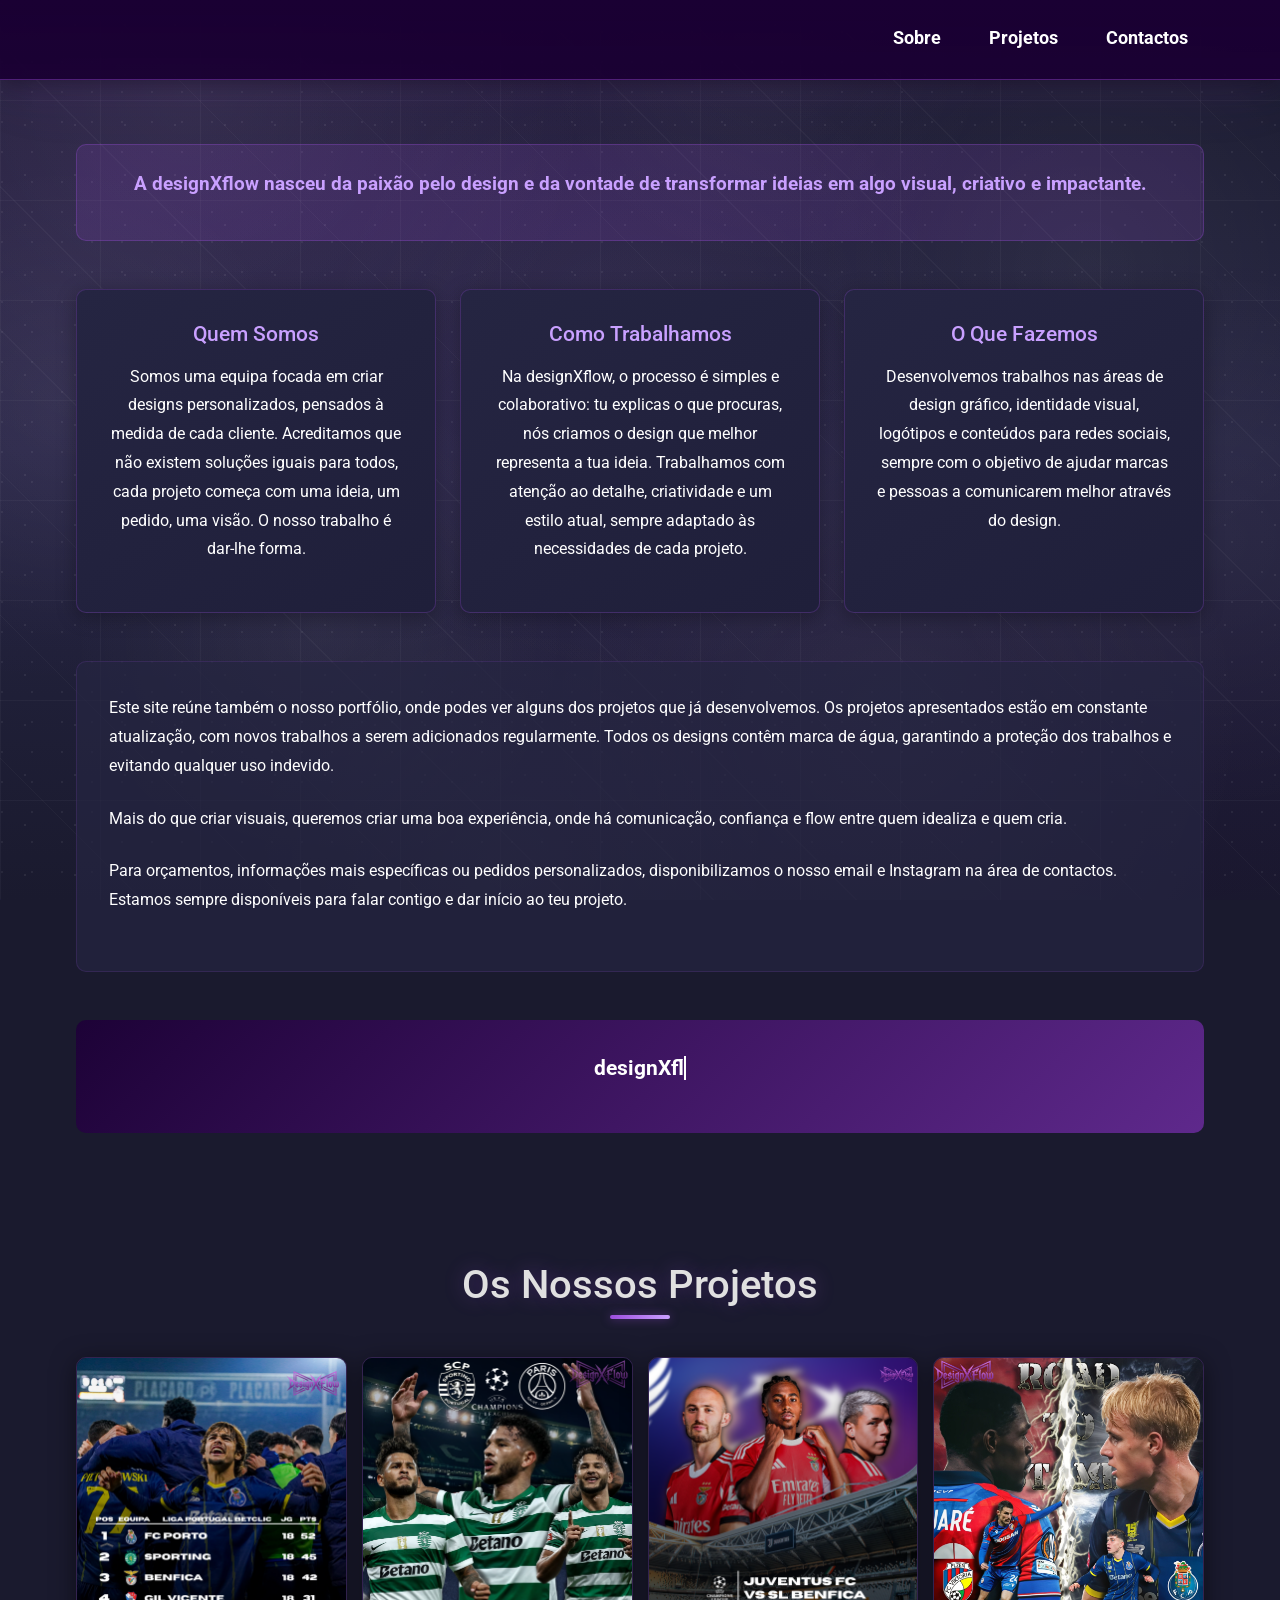
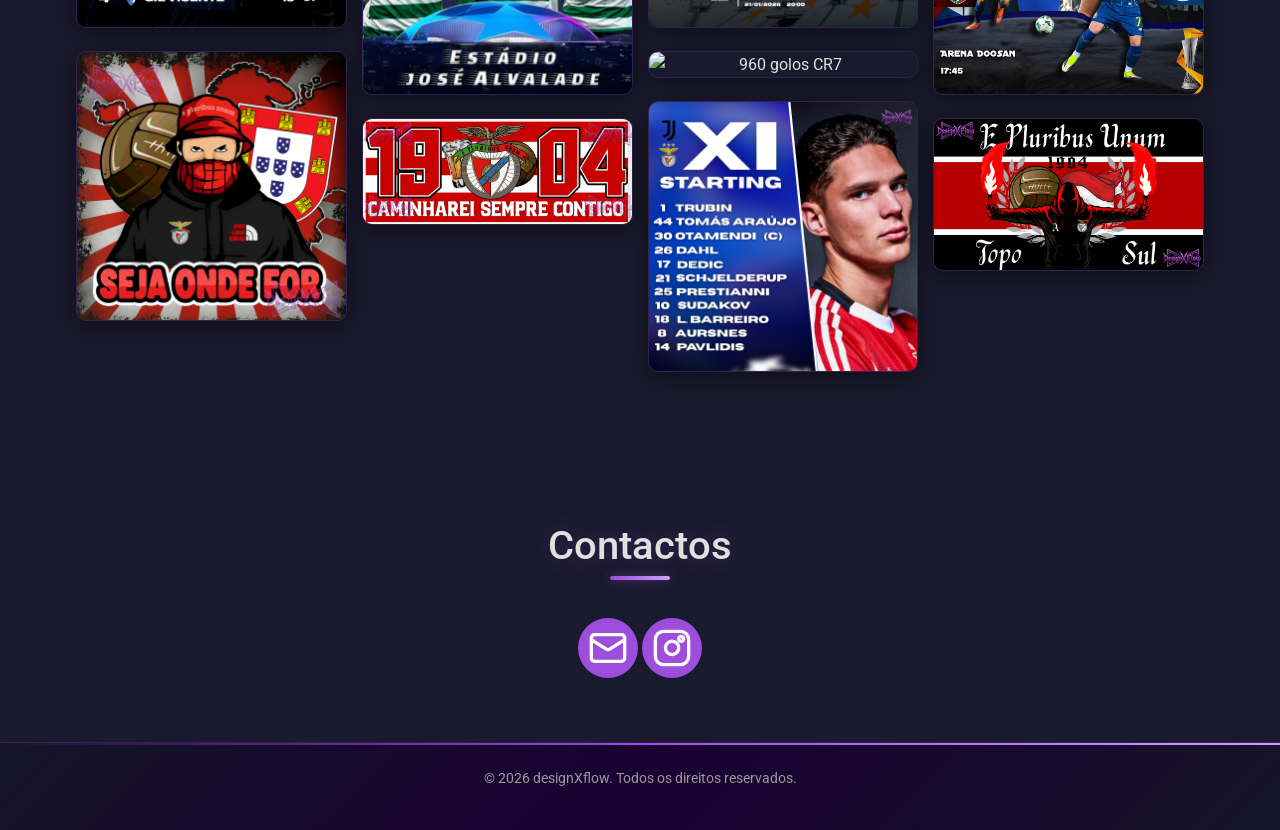
==== index.html @ ecd7cd78 "portofolio all the files and images" ====
<!DOCTYPE html>
<html lang="pt">

<head>
  <meta charset="UTF-8">
  <meta name="viewport" content="width=device-width, initial-scale=1.0">
  <title>Meu Portfólio</title>
  <!-- Bootstrap CSS -->
  <link href="https://cdn.jsdelivr.net/npm/bootstrap@5.3.3/dist/css/bootstrap.min.css" rel="stylesheet">
  <!-- Bootstrap Icons (opcional) -->
  <link href="https://cdn.jsdelivr.net/npm/bootstrap-icons@1.11.3/font/bootstrap-icons.min.css" rel="stylesheet">
  <!-- Google Fonts -->
  <link href="https://fonts.googleapis.com/css2?family=Roboto:wght@400;700&display=swap" rel="stylesheet">
  <!-- Custom CSS (depois do Bootstrap para sobrescrever) -->
  <link rel="stylesheet" href="style.css">
</head>

<body>

  <!-- Canvas para estrelas animadas -->
  <canvas id="starsCanvas"></canvas>

  <!-- Cabeçalho com logo e menu -->
  <header>
    <div class="container header-container">
      <div class="logo">
        <img src="images/LogoTransparente.png" alt="Logotipo da Marca">
      </div>
      <nav class="d-flex flex-wrap justify-content-center gap-2 gap-md-3">
        <a href="#about">Sobre</a>
        <a href="#portfolio">Projetos</a>
        <a href="#contact">Contactos</a>
      </nav>
    </div>
  </header>

  <!-- Sobre mim -->
  <section id="about">
    <div class="container">
      <div class="about-intro">
        <p>A designXflow nasceu da paixão pelo design e da
          vontade de transformar ideias em algo visual, criativo e impactante.</p>
      </div>

      <div class="row g-4 about-content">
        <div class="col-12 col-md-6 col-lg-4">
          <div class="about-card h-100">
            <h3>Quem Somos</h3>
            <p>Somos uma equipa focada em criar designs personalizados, pensados à medida de cada cliente.
              Acreditamos que não existem soluções iguais para todos, cada projeto começa com uma ideia, um
              pedido, uma visão. O nosso trabalho é dar-lhe forma.</p>
          </div>
        </div>

        <div class="col-12 col-md-6 col-lg-4">
          <div class="about-card h-100">
            <h3>Como Trabalhamos</h3>
            <p>Na designXflow, o processo é simples e colaborativo: tu explicas o que procuras,
              nós criamos o design que melhor representa a tua ideia. Trabalhamos com atenção ao detalhe,
              criatividade e um estilo atual, sempre adaptado às necessidades de cada projeto.</p>
          </div>
        </div>

        <div class="col-12 col-md-6 col-lg-4">
          <div class="about-card h-100">
            <h3>O Que Fazemos</h3>
            <p>Desenvolvemos trabalhos nas áreas de design gráfico, identidade visual, logótipos e
              conteúdos para redes sociais, sempre com o objetivo de ajudar marcas e pessoas a
              comunicarem melhor através do design.</p>
          </div>
        </div>
      </div>

      <div class="about-full">
        <p class="reveal-text">Este site reúne também o nosso portfólio, onde podes ver alguns dos projetos que já desenvolvemos.
          Os projetos apresentados estão em constante atualização, com novos trabalhos a serem adicionados
          regularmente. Todos os designs contêm marca de água, garantindo a proteção dos trabalhos e
          evitando qualquer uso indevido.</p>
        <p class="reveal-text">Mais do que criar visuais, queremos criar uma boa experiência, onde há comunicação, confiança e
          flow entre quem idealiza e quem cria.</p>
        <p class="reveal-text">Para orçamentos, informações mais específicas ou pedidos personalizados, disponibilizamos o
          nosso email e Instagram na área de contactos. Estamos sempre disponíveis para falar contigo e dar
          início ao teu projeto.</p>
      </div>

      <div class="about-tagline">
        <p><strong>designXflow - Ideias tuas. Design nosso.</strong></p>
      </div>
    </div>
  </section>

  <!-- Galeria de projetos -->
  <section id="portfolio">
    <div class="container">
      <h2>Os Nossos Projetos</h2>
      <div class="gallery-masonry">
        <div class="project-card">
          <img src="Images/ClassificaçãoAtual.png" alt="Classificação Liga Betclic 2026" class="gallery-img">
          <div class="overlay">
            <p>Classificação Liga Betclic 2026</p>
          </div>
        </div>
        <div class="project-card">
          <img src="Images/Sticker1.png" alt="Autocolante Sport Lisboa e Benfica" class="gallery-img">
          <div class="overlay">
            <p>Autocolante Sport <br> Lisboa e Benfica</p>
          </div>
        </div>
        <div class="project-card">
          <img src="Images/LuisSuarez1.png" alt="Sporting VS PSG" class="gallery-img">
          <div class="overlay">
            <p>Sporting VS PSG</p>
          </div>
        </div>
        <div class="project-card">
          <img src="Images/Sticker2.png" alt="Autocolante Sport Lisboa e Benfica" class="gallery-img">
          <div class="overlay">
            <p>Autocolante Sport <br> Lisboa e Benfica</p>
          </div>
        </div>
        <div class="project-card">
          <img src="Images/JuventusVSBenfica.png" alt="Matchday Juventus VS Benfica" class="gallery-img">
          <div class="overlay">
            <p>Matchday Juventus VS Benfica</p>
          </div>
        </div>
        <div class="project-card">
          <img src="Images/Ronaldo960.png" alt="960 golos CR7" class="gallery-img">
          <div class="overlay">
            <p>960 golos CR7</p>
          </div>
        </div>
        <div class="project-card">
          <img src="Images/XIbenfica.png" alt="XI Benfica VS Juventus" class="gallery-img">
          <div class="overlay">
            <p>XI Benfica VS Juventus</p>
          </div>
        </div>
        <div class="project-card">
          <img src="Images/PlznVsPorto.jpg" alt="Viktoria Plzeň VS FC Porto" class="gallery-img">
          <div class="overlay">
            <p>Viktoria Plzen VS FC Porto</p>
          </div>
        </div>
        <div class="project-card">
          <img src="Images/BandeiraTopoSul.png" alt="Design Para Bandeira Personalizada 
          á medida do cliente" class="gallery-img">
          <div class="overlay">
            <p>Design Para Bandeira Personalizada <br> á medida do cliente</p>
          </div>
        </div>
      </div>
    </div>
  </section>

  <!-- Modal para ampliação de imagens -->
  <div id="imageModal" class="modal">
    <span class="close">&times;</span>
    <img class="modal-content" id="modalImage">
  </div>

  <!-- Contato -->
  <section id="contact">
    <div class="container">
      <h2>Contactos</h2>
      <div class="contact-icons">
        <a href="mailto:designxflow@gmail.com" title="Email" class="icon-link">
          <svg width="40" height="40" viewBox="0 0 24 24" fill="none" stroke="currentColor" stroke-width="2"
            stroke-linecap="round" stroke-linejoin="round">
            <rect x="2" y="4" width="20" height="16" rx="2"></rect>
            <path d="m22 7-8.97 5.7a1.94 1.94 0 0 1-2.06 0L2 7"></path>
          </svg>
        </a>
        <a href="https://www.instagram.com/designx.flow/" target="_blank" title="Instagram" class="icon-link">
          <svg width="40" height="40" viewBox="0 0 24 24" fill="none" stroke="currentColor" stroke-width="2"
            stroke-linecap="round" stroke-linejoin="round">
            <rect x="2" y="2" width="20" height="20" rx="5" ry="5"></rect>
            <path d="M16 11.37A4 4 0 1 1 12.63 8 4 4 0 0 1 16 11.37"></path>
            <circle cx="17.5" cy="6.5" r="1.5"></circle>
          </svg>
        </a>
      </div>
    </div>
  </section>

  <!-- Rodapé -->
  <footer>
    <p>© 2026 designXflow. Todos os direitos reservados.</p>
  </footer>

  <!-- 
       SCRIPTS JAVASCRIPT
       Todo o código que torna o site interativo
       DOMContentLoaded = espera a página carregar antes de executar
      -->
  <script>
    document.addEventListener('DOMContentLoaded', function () {
      
      /* 
         ANIMAÇÕES DE SCROLL (Intersection Observer)
         
         O Intersection Observer "observa" elementos e detecta
         quando eles entram ou saem da área visível do ecrã.
         Quando um elemento entra na vista, adicionamos a classe
         'animated' que ativa a animação CSS.
         */
      
      // Configurações do Observer:
      const observerOptions = {
        threshold: 0.1,                   // 0.1 = ativa quando 10% do elemento está visível
        rootMargin: '0px 0px -50px 0px'   // Margem de ativação (ativa 50px antes do fundo)
      };

      // Criar o Observer - esta função é chamada sempre que um elemento entra/sai da vista
      const observer = new IntersectionObserver((entries) => {
        entries.forEach(entry => {
          // entry.isIntersecting = true quando o elemento está visível
          if (entry.isIntersecting) {
            // Adicionar classe 'animated' ao elemento (ativa a animação CSS)
            entry.target.classList.add('animated');
            
            // Se o elemento tiver filhos com classe 'stagger-child',
            // animá-los um a um com delay de 100ms entre cada
            const children = entry.target.querySelectorAll('.stagger-child');
            children.forEach((child, index) => {
              setTimeout(() => {
                child.classList.add('animated');
              }, index * 100);            // index * 100ms = 0ms, 100ms, 200ms, etc.
            });
          }
        });
      }, observerOptions);

      // Selecionar todos os elementos que queremos animar e adicioná-los ao Observer
      document.querySelectorAll('.about-intro, .about-card, .about-full, .about-tagline, .project-card, .contact-icons, section h2').forEach(el => {
        el.classList.add('animate-on-scroll');  // Adiciona classe inicial (elemento invisível)
        observer.observe(el);                    // Começa a "observar" este elemento
      });

      /* ANIMAÇÃO STAGGERED (em cascata)
         Cada card aparece com um pequeno delay em relação ao anterior
         Cria um efeito de "onda" quando os elementos aparecem */
      document.querySelectorAll('.project-card').forEach((card, index) => {
        card.style.transitionDelay = `${index * 0.1}s`;  // 0s, 0.1s, 0.2s, 0.3s...
      });

      document.querySelectorAll('.about-card').forEach((card, index) => {
        card.style.transitionDelay = `${index * 0.15}s`; // 0s, 0.15s, 0.3s...
      });

      /* 
         EFEITO PARALLAX NO SCROLL
         
         Parallax = o fundo move-se a uma velocidade diferente do conteúdo
         Cria uma sensação de profundidade 3D
         
         requestAnimationFrame = otimiza performance,
         só atualiza quando o browser está pronto para desenhar
         */
      let ticking = false;                // Flag para evitar demasiadas atualizações
      window.addEventListener('scroll', function() {
        if (!ticking) {
          window.requestAnimationFrame(function() {
            const scrolled = window.pageYOffset;          // Quantos pixels já fizemos scroll
            const parallaxElements = document.querySelectorAll('.about-tagline');
            parallaxElements.forEach(el => {
              const rate = 0.1;                           // Velocidade do parallax (0.1 = lento)
              el.style.backgroundPosition = `${scrolled * rate}% 50%`;  // Move o fundo
            });
            ticking = false;
          });
          ticking = true;
        }
      });

      // Efeito de digitação na tagline
      const tagline = document.querySelector('.about-tagline p strong');
      if (tagline) {
        const text = tagline.textContent;
        tagline.textContent = '';
        tagline.style.borderRight = '2px solid white';
        let i = 0;
        const typeWriter = () => {
          if (i < text.length) {
            tagline.textContent += text.charAt(i);
            i++;
            setTimeout(typeWriter, 50);
          } else {
            setTimeout(() => {
              tagline.style.borderRight = 'none';
            }, 500);
          }
        };
        
        // Observer para iniciar quando visível
        const taglineObserver = new IntersectionObserver((entries) => {
          entries.forEach(entry => {
            if (entry.isIntersecting && tagline.textContent === '') {
              typeWriter();
              taglineObserver.unobserve(entry.target);
            }
          });
        }, { threshold: 0.5 });
        taglineObserver.observe(tagline.closest('.about-tagline'));
      }

      /* 
         ANIMAÇÃO DE REVELAR TEXTO (About Full)
         
         Os parágrafos do about-full aparecem um a um
         à medida que fazemos scroll até eles
         */
      const revealTexts = document.querySelectorAll('.reveal-text');
      
      const revealObserver = new IntersectionObserver((entries) => {
        entries.forEach((entry, index) => {
          if (entry.isIntersecting) {
            // Delay em cascata: cada parágrafo aparece 200ms depois do anterior
            setTimeout(() => {
              entry.target.classList.add('revealed');  // Ativa animação de aparecer
            }, index * 200);
          }
        });
      }, { 
        threshold: 0.2,                   // Ativa quando 20% está visível
        rootMargin: '0px 0px -50px 0px'   // Ativa 50px antes de chegar ao fundo
      });

      // Começar a observar cada parágrafo
      revealTexts.forEach(text => {
        revealObserver.observe(text);
      });

      /* 
         SCROLL SUAVE PARA NAVEGAÇÃO
         
         Quando clicamos num link do menu (Sobre, Projetos, Contactos),
         a página faz scroll suave até essa secção em vez de saltar
        */
      document.querySelectorAll('header nav a').forEach(anchor => {
        anchor.addEventListener('click', function (e) {
          e.preventDefault();             // Impede o comportamento normal do link
          const target = document.querySelector(this.getAttribute('href'));  // Encontra a secção
          const offset = 200;             // Distância do topo (para não ficar escondido pelo header)
          const targetPosition = target.getBoundingClientRect().top + window.pageYOffset - offset;
          window.scrollTo({ top: targetPosition, behavior: 'smooth' });  // Scroll suave
        });
      });

      /* 
         PROTEÇÃO DE IMAGENS
         
         Impede que as pessoas copiem ou guardem as imagens:
         - contextmenu = clique direito do rato
         - dragstart = arrastar a imagem
         */
      document.querySelectorAll('.gallery-img').forEach(img => {
        img.addEventListener('contextmenu', function (e) {
          e.preventDefault();             // Bloqueia menu do clique direito
          return false;
        });

        img.addEventListener('dragstart', function (e) {
          e.preventDefault();             // Bloqueia arrastar
          return false;
        });
      });

      // Mesma proteção para o logo
      const logoImg = document.querySelector('.logo img');
      if (logoImg) {
        logoImg.addEventListener('contextmenu', function (e) {
          e.preventDefault();
          return false;
        });

        logoImg.addEventListener('dragstart', function (e) {
          e.preventDefault();
          return false;
        });
      }

      // Modal para ampliação de imagens
      const modal = document.getElementById('imageModal');
      const modalImg = document.getElementById('modalImage');
      const closeBtn = document.querySelector('.close');

      const openModal = (imgSrc) => {
        modal.style.display = 'block';
        // Forçar reflow para iniciar animação
        modal.offsetHeight;
        setTimeout(() => {
          modal.classList.add('active');
        }, 10);
        modalImg.src = imgSrc;
      };

      const closeModal = () => {
        modal.classList.remove('active');
        setTimeout(() => {
          modal.style.display = 'none';
        }, 400);
      };

      if (modal && modalImg && closeBtn) {
        // Adicionar listener aos project-cards
        document.querySelectorAll('.project-card').forEach(card => {
          card.addEventListener('click', function (e) {
            const img = this.querySelector('.gallery-img');
            if (img) {
              openModal(img.src);
            }
          });
        });

        // Desabilitar click direito e operações de cópia na imagem
        modalImg.addEventListener('contextmenu', function (e) {
          e.preventDefault();
          return false;
        });

        modalImg.addEventListener('drag', function (e) {
          e.preventDefault();
          return false;
        });

        modalImg.addEventListener('dragstart', function (e) {
          e.preventDefault();
          return false;
        });

        // Desabilitar seleção na imagem
        modalImg.addEventListener('selectstart', function (e) {
          e.preventDefault();
          return false;
        });

        closeBtn.addEventListener('click', closeModal);

        modal.addEventListener('click', function (e) {
          if (e.target === modal) {
            closeModal();
          }
        });

        // Fechar com ESC
        document.addEventListener('keydown', function (e) {
          if (e.key === 'Escape') {
            closeModal();
          }
        });
      }

      /* EFEITO HOVER NOS ÍCONES DE CONTACTO */
      document.querySelectorAll('.icon-link').forEach(icon => {
        icon.addEventListener('mouseenter', function() {
          this.style.animation = 'pulse 0.5s ease';
        });
        icon.addEventListener('mouseleave', function() {
          this.style.animation = '';
        });
      });

      /* 
         ESTRELAS ANIMADAS NO FUNDO (Canvas)
         
         Usa o elemento <canvas> para desenhar estrelas
         que se movem e conectam entre si.
         
         Canvas = área de desenho onde podemos desenhar
         formas, linhas, imagens, etc. com JavaScript
          */
      const canvas = document.getElementById('starsCanvas');
      const ctx = canvas.getContext('2d');  // Contexto 2D para desenhar
      
      // Função para ajustar o tamanho do canvas ao tamanho da janela
      function resizeCanvas() {
        canvas.width = window.innerWidth;
        canvas.height = window.innerHeight;
      }
      resizeCanvas();
      window.addEventListener('resize', resizeCanvas);  // Reajustar quando a janela muda de tamanho

      // Array para guardar todas as estrelas
      const stars = [];
      const numStars = 80;  // Número total de estrelas

      // Criar 80 estrelas com propriedades aleatórias
      for (let i = 0; i < numStars; i++) {
        stars.push({
          x: Math.random() * canvas.width,       // Posição X aleatória
          y: Math.random() * canvas.height,      // Posição Y aleatória
          size: Math.random() * 2 + 0.5,         // Tamanho entre 0.5 e 2.5 pixels
          speedX: (Math.random() - 0.5) * 0.3,   // Velocidade horizontal (-0.15 a 0.15)
          speedY: (Math.random() - 0.5) * 0.3,   // Velocidade vertical (-0.15 a 0.15)
          opacity: Math.random() * 0.5 + 0.2,    // Opacidade entre 0.2 e 0.7
          pulse: Math.random() * Math.PI * 2     // Fase inicial do efeito pulsar
        });
      }

      // Função principal de desenho - chamada ~60 vezes por segundo
      function drawStars() {
        // Limpar o canvas antes de redesenhar
        ctx.clearRect(0, 0, canvas.width, canvas.height);
        
        // Desenhar cada estrela
        stars.forEach(star => {
          // EFEITO PULSAR - a opacidade varia com o tempo (usando seno)
          star.pulse += 0.02;
          const currentOpacity = star.opacity + Math.sin(star.pulse) * 0.15;
          
          // Desenhar o centro da estrela (círculo pequeno, mais brilhante)
          ctx.beginPath();
          ctx.arc(star.x, star.y, star.size, 0, Math.PI * 2);  // Círculo
          ctx.fillStyle = `rgba(201, 160, 255, ${currentOpacity})`;  // Roxo claro
          ctx.fill();
          
          // Desenhar o brilho à volta (círculo maior, mais transparente)
          ctx.beginPath();
          ctx.arc(star.x, star.y, star.size * 2, 0, Math.PI * 2);
          ctx.fillStyle = `rgba(157, 78, 221, ${currentOpacity * 0.3})`;  // Roxo
          ctx.fill();
          
          // Mover a estrela (adicionar velocidade à posição)
          star.x += star.speedX;
          star.y += star.speedY;
          
          // WRAP AROUND - quando sai de um lado, aparece no outro
          if (star.x < 0) star.x = canvas.width;
          if (star.x > canvas.width) star.x = 0;
          if (star.y < 0) star.y = canvas.height;
          if (star.y > canvas.height) star.y = 0;
        });
        
        // Desenhar linhas entre estrelas próximas (tipo constelação)
        for (let i = 0; i < stars.length; i++) {
          for (let j = i + 1; j < stars.length; j++) {
            // Calcular distância entre duas estrelas (teorema de Pitágoras)
            const dx = stars[i].x - stars[j].x;
            const dy = stars[i].y - stars[j].y;
            const distance = Math.sqrt(dx * dx + dy * dy);
            
            // Se estiverem a menos de 120px de distância, desenhar linha
            if (distance < 120) {
              ctx.beginPath();
              ctx.moveTo(stars[i].x, stars[i].y);  // Ponto inicial
              ctx.lineTo(stars[j].x, stars[j].y);  // Ponto final
              // Opacidade da linha diminui com a distância
              ctx.strokeStyle = `rgba(157, 78, 221, ${0.15 * (1 - distance / 120)})`;
              ctx.lineWidth = 0.5;
              ctx.stroke();
            }
          }
        }
        
        // Chamar esta função novamente no próximo frame (cria o loop de animação)
        requestAnimationFrame(drawStars);
      }
      
      // Iniciar a animação
      drawStars();

    });
  </script>
</body>

</html>
---- style.css ----
/* 
   RESET BÁSICO
   Remove margens e paddings padrão do browser
   box-sizing: border-box faz com que padding e border
   sejam incluídos no tamanho total do elemento
   */
* {
    margin: 0;
    padding: 0;
    box-sizing: border-box;
}

/* 
   ESTILOS PRINCIPAIS DO BODY
   Define a aparência geral do site:
   - Fonte Roboto do Google Fonts
   - Cor do texto em cinza claro (#e0e0e0)
   - Fundo escuro azulado (#1a1a2e)
   */ 
body {
    font-family: 'Roboto', sans-serif;
    line-height: 1.6;                    /* Espaçamento entre linhas de texto */
    color: #e0e0e0;                      /* Cor principal do texto */
    background-color: #1a1a2e;           /* Cor de fundo base (azul escuro) */
    
    /* CAMADAS DE FUNDO (empilhadas da frente para trás):
       Cada gradient cria um efeito visual diferente */
    background-image: 
        /* SOMBRAS BRANCAS - Manchas de luz espalhadas pelo fundo
           Formato: radial-gradient(tamanho at posição, cor início, cor fim)
           - ellipse 800px = tamanho da mancha
           - at 15% 10% = posição (15% da esquerda, 10% do topo)
           - rgba(255,255,255,0.06) = branco com 6% de opacidade */
        radial-gradient(ellipse 800px 800px at 15% 10%, rgba(255, 255, 255, 0.06) 0%, transparent 50%),
        radial-gradient(ellipse 600px 600px at 85% 30%, rgba(255, 255, 255, 0.05) 0%, transparent 50%),
        radial-gradient(ellipse 700px 700px at 70% 80%, rgba(255, 255, 255, 0.055) 0%, transparent 50%),
        radial-gradient(ellipse 500px 500px at 25% 70%, rgba(255, 255, 255, 0.05) 0%, transparent 50%),
        radial-gradient(ellipse 650px 650px at 50% 40%, rgba(255, 255, 255, 0.04) 0%, transparent 50%),
        radial-gradient(ellipse 550px 550px at 95% 60%, rgba(255, 255, 255, 0.045) 0%, transparent 50%),
        radial-gradient(ellipse 480px 480px at 5% 45%, rgba(255, 255, 255, 0.05) 0%, transparent 50%),
        radial-gradient(ellipse 520px 520px at 40% 95%, rgba(255, 255, 255, 0.045) 0%, transparent 50%),
        radial-gradient(ellipse 450px 450px at 60% 5%, rgba(255, 255, 255, 0.04) 0%, transparent 50%),
        
        /* TEXTURA DE PONTOS - Cria um padrão de pequenos pontos brancos
           Repete-se a cada 30px (definido no background-size) */
        radial-gradient(circle at 2px 2px, rgba(255, 255, 255, 0.06) 1px, transparent 1px),
        
        /* LINHAS DIAGONAIS - Linhas finas a 45 graus
           repeating-linear-gradient repete o padrão infinitamente */
        repeating-linear-gradient(
            45deg,
            transparent,
            transparent 100px,
            rgba(255, 255, 255, 0.03) 100px,
            rgba(255, 255, 255, 0.03) 101px
        ),
        
        /* GRADIENTES ROXOS - Dão o tom de cor ao fundo
           #9d4edd = roxo principal da marca */
        radial-gradient(ellipse at 10% 20%, rgba(157, 78, 221, 0.1) 0%, transparent 50%),
        radial-gradient(ellipse at 90% 80%, rgba(26, 0, 51, 0.15) 0%, transparent 50%),
        radial-gradient(circle at 50% 50%, rgba(157, 78, 221, 0.05) 0%, transparent 70%),
        
        /* GRADIENTE BASE - Dá profundidade ao fundo (mais claro no meio) */
        linear-gradient(180deg, #1a1a2e 0%, #252542 50%, #1a1a2e 100%);
    
    /* Define o tamanho de cada camada de fundo (na mesma ordem) */
    background-size: auto, auto, auto, auto, auto, auto, auto, auto, auto, 30px 30px, auto, auto, auto, auto, auto;
    background-attachment: fixed;        /* Fundo fica fixo ao fazer scroll */
    overflow-x: hidden;                  /* Esconde scroll horizontal */
    min-height: 100vh;                   /* Altura mínima = altura do ecrã */
    position: relative;                  /* Necessário para posicionar elementos filhos */
}

/*
   OVERLAY DE TEXTURA (CAMADA POR CIMA DO FUNDO)
   ::before cria um elemento invisível que fica
   por cima do fundo mas por baixo do conteúdo
  */
body::before {
    content: '';                         /* Necessário para o ::before aparecer */
    position: fixed;                     /* Fica fixo no ecrã (não mexe com scroll) */
    top: 0;
    left: 0;
    width: 100%;
    height: 100%;
    background-image: 
        /* GRID DE PONTOS - Pequenos pontos brancos espaçados 50px */
        radial-gradient(circle, rgba(255, 255, 255, 0.07) 1px, transparent 1px),
        
        /* LINHAS DE GRELHA - Linhas horizontais e verticais
           Criam um efeito de grelha subtil espaçada 100px */
        linear-gradient(rgba(255, 255, 255, 0.04) 1px, transparent 1px),      /* Linhas horizontais */
        linear-gradient(90deg, rgba(255, 255, 255, 0.04) 1px, transparent 1px); /* Linhas verticais (90deg) */
    background-size: 50px 50px, 100px 100px, 100px 100px;
    pointer-events: none;                /* Permite clicar através desta camada */
    z-index: 0;                          /* Fica atrás do conteúdo */
}

/* 
   CANVAS DE ESTRELAS ANIMADAS
   Elemento HTML <canvas> usado pelo JavaScript
   para desenhar as estrelas em movimento
   */
#starsCanvas {
    position: fixed;                     /* Fica fixo no ecrã */
    top: 0;
    left: 0;
    width: 100%;
    height: 100%;
    pointer-events: none;                /* Permite clicar através do canvas */
    z-index: 0;                          /* Fica atrás do conteúdo */
}

/*
   Z-INDEX - ORDEM DAS CAMADAS
   z-index: 1 garante que o conteúdo (header, secções, footer)
   fica ACIMA das texturas de fundo (z-index: 0)
   */
header, section, footer {
    position: relative;                  /* Necessário para z-index funcionar */
    z-index: 1;
}

/* Animações base */
@keyframes fadeInUp {
    from {
        opacity: 0;
        transform: translateY(40px);
    }
    to {
        opacity: 1;
        transform: translateY(0);
    }
}

@keyframes pulse {
    0%, 100% {
        transform: scale(1);
    }
    50% {
        transform: scale(1.05);
    }
}

@keyframes shimmer {
    0% {
        background-position: -200% center;
    }
    100% {
        background-position: 200% center;
    }
}

/* Classes de animação */
.animate-on-scroll {
    opacity: 0;
    transform: translateY(40px);
    transition: opacity 0.8s ease, transform 0.8s ease;
}

.animate-on-scroll.animated {
    opacity: 1;
    transform: translateY(0);
}

/* Cabeçalho */
header {
    background: linear-gradient(180deg, #1a0033 0%, rgba(26, 0, 51, 0.95) 100%);
    color: #ffffff;
    position: sticky;
    top: 0;
    z-index: 100;
    height: 80px;
    overflow: visible;
    border-bottom: 1px solid rgba(157, 78, 221, 0.4);
    box-shadow: 
        0 4px 20px rgba(0, 0, 0, 0.4),
        0 0 40px rgba(157, 78, 221, 0.15),
        0 0 80px rgba(157, 78, 221, 0.08);
}

.header-container {
    display: flex;
    justify-content: space-between;
    align-items: center;
    width: 90%;
    height: auto;
    max-width: 1200px;
    position: relative;
    margin: auto;
}

.logo {
    margin-left: 2rem;
    display: flex;
    align-items: center;
    justify-content: center;
}

header nav a {
    color: #fff;
    margin-left: 1rem;
    text-decoration: none;
    font-weight: bold;
    transition: all 0.3s ease;
    font-size: clamp(1rem, 1.4vw, 1.3rem);
    padding: 0.5rem 1rem;
    border-radius: 5px;
    display: inline-flex;
    align-items: center;
    margin-top: 1rem;
    position: relative;
    overflow: hidden;
}

header nav a::before {
    content: '';
    position: absolute;
    bottom: 0;
    left: 50%;
    width: 0;
    height: 2px;
    background: #9d4edd;
    transition: all 0.3s ease;
    transform: translateX(-50%);
}

header nav a:hover {
    color: #9d4edd;
    transform: translateY(-2px);
}

header nav a:hover::before {
    width: 80%;
}

.logo img {
    height: 260px;
    width: auto;      /* mantém proporção */
    display: block;
    position: absolute;      /* tira do fluxo para não aumentar o header */
    top: -90px;              /* ajusta verticalmente para centralizar */
    pointer-events: none;    /* permite cliques através do logo */
    user-select: none;
    -webkit-user-drag: none;
    -webkit-user-select: none;
    -moz-user-select: none;
    -ms-user-select: none;
    -webkit-touch-callout: none;
}

/* Responsividade com Bootstrap - o Bootstrap cuida via classes no HTML */

header nav a {
    margin-left: 0;
}

/* Seções */
section {
    padding: 4rem 0;
    text-align: center;
}

section h2 {
    font-size: 2.5rem;
    color: #e0e0e0;
    margin-bottom: 1rem;
    position: relative;
    display: inline-block;
    text-shadow: 0 0 20px rgba(157, 78, 221, 0.3);
}

section h2::after {
    content: '';
    position: absolute;
    bottom: -10px;
    left: 50%;
    transform: translateX(-50%);
    width: 60px;
    height: 4px;
    background: linear-gradient(90deg, #9d4edd, #c9a0ff);
    border-radius: 2px;
    box-shadow: 0 0 10px rgba(157, 78, 221, 0.5);
}

#about {
    margin-top: 0;
}

#about h2 {
    display: none;
}

.container {
    width: 90%;
    max-width: 1200px;
    margin: auto;
}

/* Sobre */
.about-intro {
    font-size: 1.2rem;
    color: #c9a0ff;
    font-weight: bold;
    margin-bottom: 3rem;
    padding: 1.5rem;
    background: rgba(157, 78, 221, 0.15);
    border: 1px solid rgba(157, 78, 221, 0.3);
    border-radius: 10px;
    position: relative;
    overflow: hidden;
}

.about-intro::before {
    content: '';
    position: absolute;
    top: 0;
    left: -100%;
    width: 100%;
    height: 100%;
    background: linear-gradient(90deg, transparent, rgba(157, 78, 221, 0.3), transparent);
    animation: shimmer 3s infinite;
}

/* Sobre - Bootstrap grid cuida da responsividade */
.about-content {
    margin-bottom: 3rem;
}

.about-card {
    background: linear-gradient(145deg, #252542 0%, #1f1f3a 100%);
    padding: 2rem;
    border-radius: 10px;
    box-shadow: 0 4px 20px rgba(0, 0, 0, 0.3);
    border: 1px solid rgba(157, 78, 221, 0.25);
    transition: all 0.4s cubic-bezier(0.175, 0.885, 0.32, 1.275);
    position: relative;
    overflow: hidden;
}

.about-card::after {
    content: '';
    position: absolute;
    top: 0;
    left: 0;
    width: 100%;
    height: 4px;
    background: linear-gradient(90deg, #9d4edd, #c9a0ff);
    transform: scaleX(0);
    transform-origin: left;
    transition: transform 0.4s ease;
}

.about-card:hover {
    transform: translateY(-10px) scale(1.02);
    box-shadow: 0 20px 50px rgba(157, 78, 221, 0.4);
    border-color: rgba(157, 78, 221, 0.5);
}

.about-card:hover::after {
    transform: scaleX(1);
}

.about-card h3 {
    color: #c9a0ff;
    margin-bottom: 1rem;
    font-size: 1.3rem;
}

.about-card p {
    color: #ffffff;
    line-height: 1.8;
}

.about-full {
    text-align: left;
    margin-bottom: 2rem;
    padding: 2rem;
    background: rgba(37, 37, 66, 0.7);
    border-radius: 10px;
    border: 1px solid rgba(157, 78, 221, 0.15);
}

.about-full p {
    margin-bottom: 1.5rem;
    line-height: 1.8;
    color: #ffffff;
}

/* Animação de revelar texto no scroll */
.reveal-text {
    opacity: 0;
    transform: translateY(30px);
    transition: opacity 0.8s ease, transform 0.8s ease;
}

.reveal-text.revealed {
    opacity: 1;
    transform: translateY(0);
}

.about-tagline {
    margin-top: 3rem;
    padding: 2rem;
    background: linear-gradient(135deg, #1a0033 0%, #9d4edd 100%);
    background-size: 200% 200%;
    color: white;
    border-radius: 10px;
    font-size: 1.3rem;
    position: relative;
    overflow: hidden;
    animation: gradientShift 4s ease infinite;
}

@keyframes gradientShift {
    0%, 100% {
        background-position: 0% 50%;
    }
    50% {
        background-position: 100% 50%;
    }
}

.about-tagline:hover {
    transform: scale(1.02);
    box-shadow: 0 10px 30px rgba(157, 78, 221, 0.4);
    transition: all 0.3s ease;
}

/* Galeria de projetos - Layout Masonry */
.gallery-masonry {
    margin-top: 2rem;
    column-count: 4;
    column-gap: 15px;
}

.gallery-masonry .project-card {
    break-inside: avoid;
    margin-bottom: 15px;
    display: inline-block;
    width: 100%;
}

/* Responsividade do masonry */
@media (max-width: 1200px) {
    .gallery-masonry {
        column-count: 3;
    }
}

@media (max-width: 768px) {
    .gallery-masonry {
        column-count: 2;
        column-gap: 10px;
    }
    .gallery-masonry .project-card {
        margin-bottom: 10px;
    }
}

@media (max-width: 480px) {
    .gallery-masonry {
        column-count: 2;
        column-gap: 8px;
    }
    .gallery-masonry .project-card {
        margin-bottom: 8px;
    }
}

.project-card {
    position: relative;
    width: 100%;
    overflow: hidden;
    border-radius: 10px;
    cursor: pointer;
    display: flex;
    flex-direction: column;
    box-shadow: 0 5px 25px rgba(0, 0, 0, 0.5);
    border: 1px solid rgba(157, 78, 221, 0.2);
    transition: all 0.4s cubic-bezier(0.175, 0.885, 0.32, 1.275);
}

.project-card:hover {
    transform: translateY(-15px) rotateX(5deg);
    box-shadow: 0 25px 50px rgba(157, 78, 221, 0.5);
    border-color: rgba(157, 78, 221, 0.5);
}

.project-card img {
    width: 100%;
    height: auto;
    display: block;
    transition: transform 0.5s ease;
    user-select: none;
    -webkit-user-drag: none;
    -webkit-user-select: none;
    -moz-user-select: none;
    -ms-user-select: none;
    -webkit-touch-callout: none;
    pointer-events: auto;
}

.project-card:hover img {
    transform: scale(1.15);
}

.project-card .overlay {
    position: absolute;
    top: 0;
    left: 0;
    height: 100%;
    width: 100%;
    background: rgba(0, 0, 0, 0.6);
    color: #fff;
    opacity: 0;
    display: flex;
    align-items: center;
    justify-content: center;
    transition: all 0.4s ease;
    pointer-events: none;
}

.project-card .overlay p {
    transform: translateY(20px);
    transition: transform 0.4s ease;
    font-weight: bold;
    text-shadow: 0 2px 10px rgba(0, 0, 0, 0.3);
}

.project-card:hover .overlay {
    opacity: 1;
}

.project-card:hover .overlay p {
    transform: translateY(0);
}

/* Contato - Bootstrap flexbox cuida da responsividade */
.contact-icons {
    margin-top: 2rem;
}

.icon-link {
    display: inline-flex;
    align-items: center;
    justify-content: center;
    width: 60px;
    height: 60px;
    border-radius: 50%;
    background: #9d4edd;
    color: #fff;
    transition: all 0.4s cubic-bezier(0.175, 0.885, 0.32, 1.275);
    text-decoration: none;
    position: relative;
    overflow: hidden;
}

.icon-link::before {
    content: '';
    position: absolute;
    top: 50%;
    left: 50%;
    width: 0;
    height: 0;
    background: rgba(255, 255, 255, 0.2);
    border-radius: 50%;
    transform: translate(-50%, -50%);
    transition: width 0.6s, height 0.6s;
}

.icon-link:hover {
    background: #1a0033;
    transform: scale(1.2) rotate(10deg);
    box-shadow: 0 10px 30px rgba(157, 78, 221, 0.5);
}

.icon-link:hover::before {
    width: 200px;
    height: 200px;
}

.icon-link svg {
    transition: transform 0.3s ease;
}

.icon-link:hover svg {
    transform: scale(1.1);
}

#contact a {
    color: #fff;
    text-decoration: none;
}

#contact a:hover {
    text-decoration: underline;
}

/* Rodapé */
footer {
    background: linear-gradient(135deg, #151528 0%, #1a0033 50%, #151528 100%);
    color: #999;
    padding: 1.5rem 0;
    text-align: center;
    font-size: 0.9rem;
    position: relative;
    overflow: hidden;
    border-top: 1px solid rgba(157, 78, 221, 0.25);
}

footer::before {
    content: '';
    position: absolute;
    top: 0;
    left: 0;
    right: 0;
    height: 2px;
    background: linear-gradient(90deg, transparent, #9d4edd, #c9a0ff, #9d4edd, transparent);
    background-size: 200% 100%;
    animation: footerSlide 6s ease-in-out infinite;
}

@keyframes footerSlide {
    0% {
        background-position: 100% 0;
    }
    50% {
        background-position: 0% 0;
    }
    100% {
        background-position: 100% 0;
    }
}

footer p {
    transition: color 0.3s ease;
}

footer:hover p {
    color: #c9a0ff;
}

/* Modal para ampliação de imagens */
.modal {
    display: none;
    position: fixed;
    z-index: 1000;
    left: 0;
    top: 0;
    width: 100%;
    height: 100%;
    overflow: auto;
    background-color: rgba(0, 0, 0, 0);
    user-select: none;
    -webkit-user-select: none;
    -moz-user-select: none;
    -ms-user-select: none;
    -webkit-touch-callout: none;
    backdrop-filter: blur(0);
    transition: background-color 0.4s ease, backdrop-filter 0.4s ease;
}

.modal.active {
    background-color: rgba(0, 0, 0, 0.9);
    backdrop-filter: blur(5px);
}

.modal-content {
    margin: auto;
    display: block;
    max-width: 90%;
    max-height: 90vh;
    position: absolute;
    top: 50%;
    left: 50%;
    transform: translate(-50%, -50%) scale(0.8);
    object-fit: contain;
    user-select: none;
    -webkit-user-drag: none;
    -webkit-user-select: none;
    -moz-user-select: none;
    -ms-user-select: none;
    -o-user-select: none;
    -webkit-touch-callout: none;
    opacity: 0;
    transition: transform 0.4s cubic-bezier(0.175, 0.885, 0.32, 1.275), opacity 0.4s ease;
    background: transparent;
}

.modal.active .modal-content {
    transform: translate(-50%, -50%) scale(1);
    opacity: 1;
}

.close {
    position: absolute;
    top: 20px;
    right: 40px;
    color: #fff;
    font-size: 40px;
    font-weight: bold;
    cursor: pointer;
    z-index: 1001;
}

.close:hover,
.close:focus {
    color: #9d4edd;
}
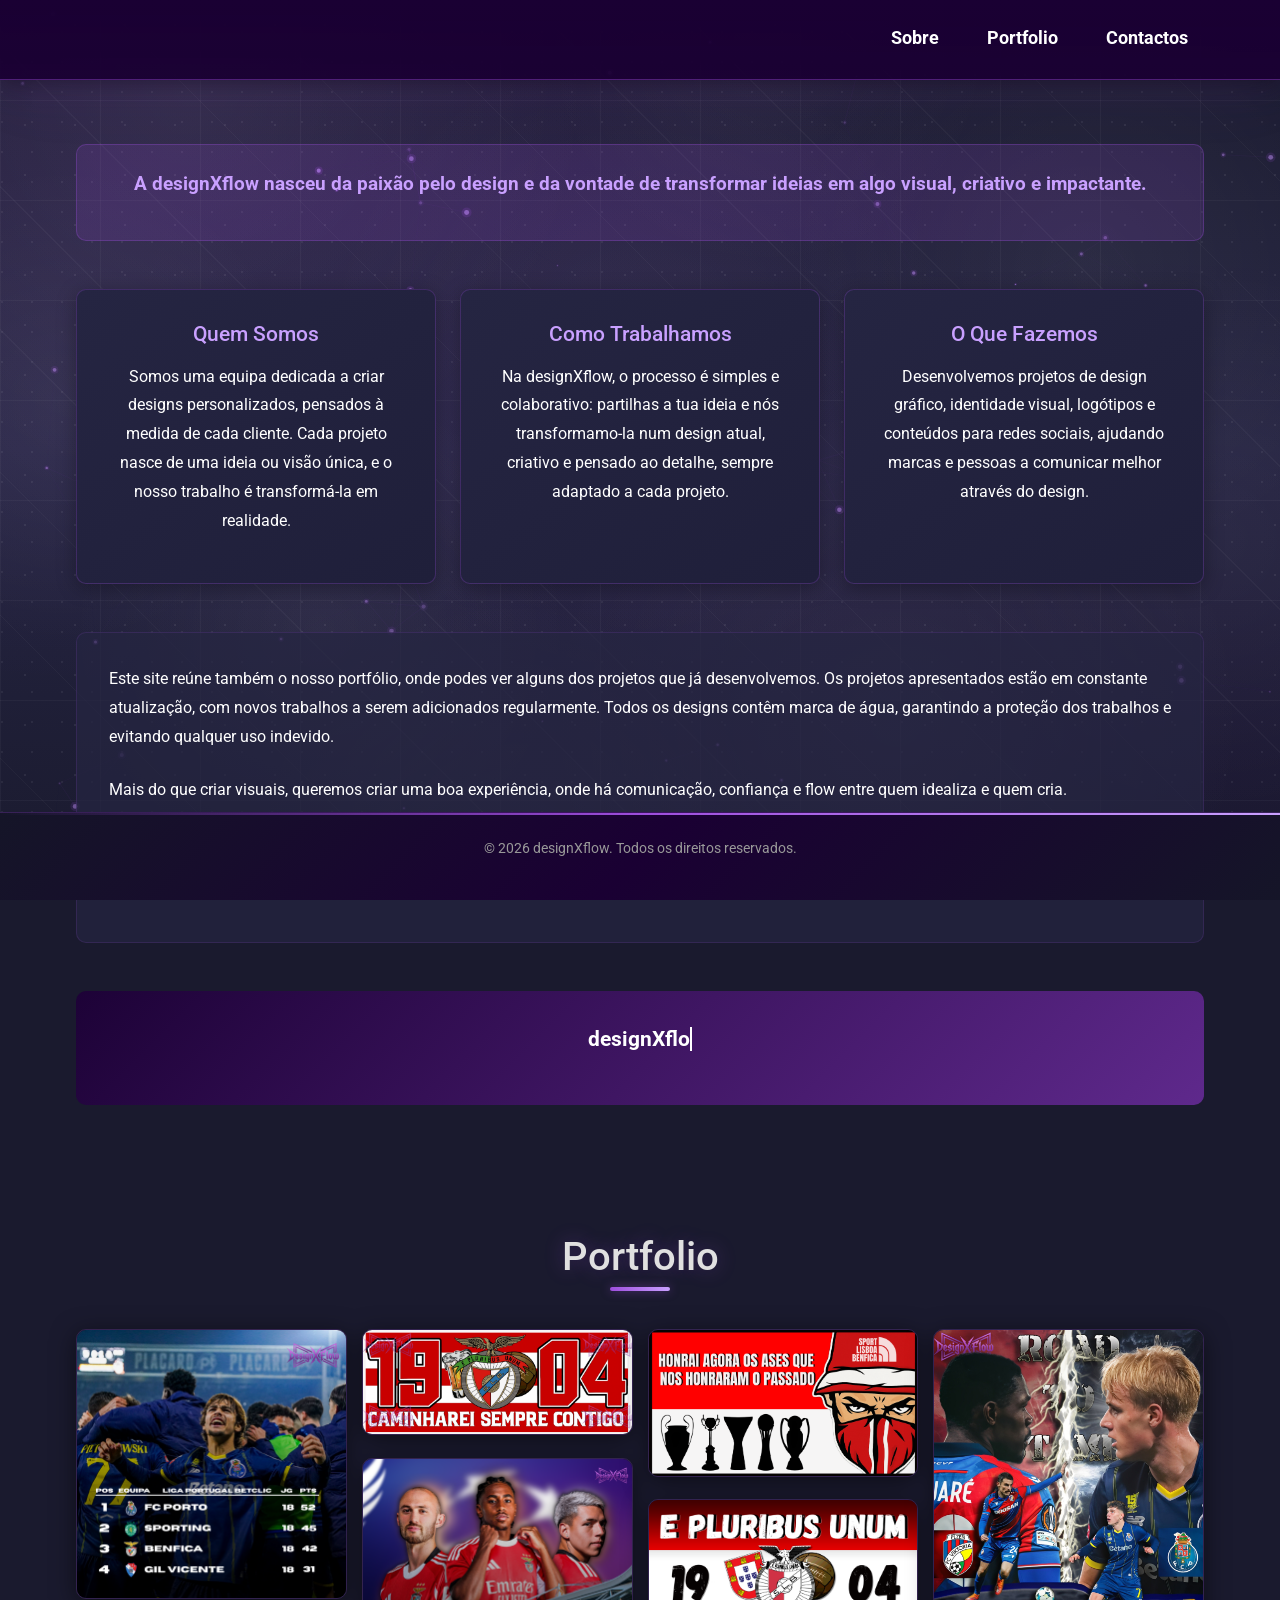
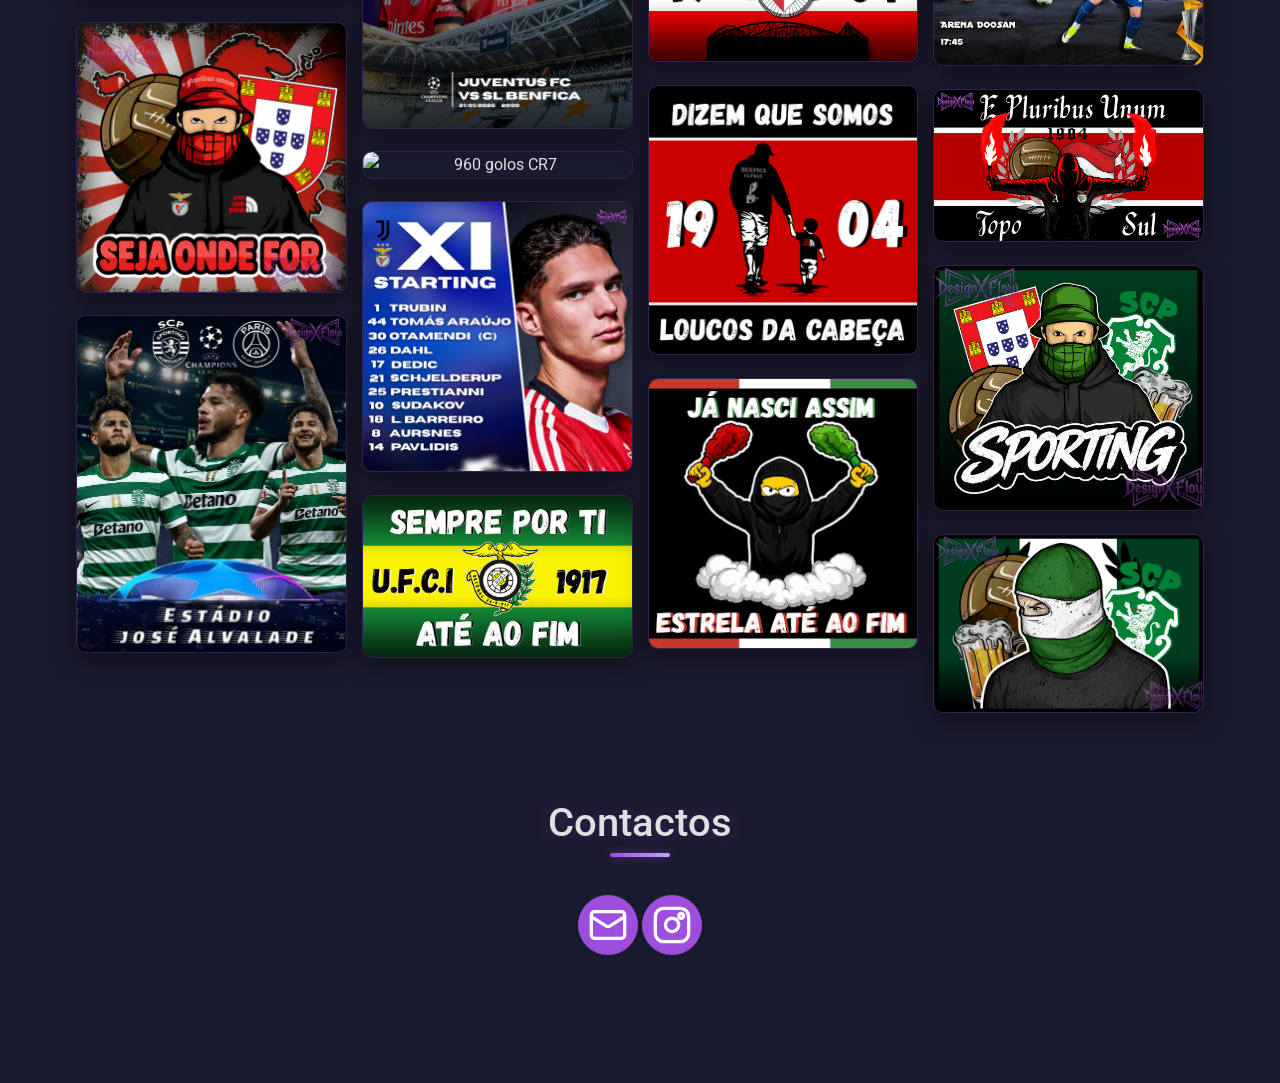
==== commit acded60f: "first commit" ====
--- a/index.html
+++ b/index.html
@@ -28,7 +28,7 @@
       </div>
       <nav class="d-flex flex-wrap justify-content-center gap-2 gap-md-3">
         <a href="#about">Sobre</a>
-        <a href="#portfolio">Projetos</a>
+        <a href="#portfolio">Portfolio</a>
         <a href="#contact">Contactos</a>
       </nav>
     </div>
@@ -46,39 +46,39 @@
         <div class="col-12 col-md-6 col-lg-4">
           <div class="about-card h-100">
             <h3>Quem Somos</h3>
-            <p>Somos uma equipa focada em criar designs personalizados, pensados à medida de cada cliente.
-              Acreditamos que não existem soluções iguais para todos, cada projeto começa com uma ideia, um
-              pedido, uma visão. O nosso trabalho é dar-lhe forma.</p>
+            <p>Somos uma equipa dedicada a criar designs personalizados, pensados à medida de cada cliente.
+              Cada projeto nasce de uma ideia ou visão única, e o nosso trabalho é transformá-la em realidade.</p>
           </div>
         </div>
 
         <div class="col-12 col-md-6 col-lg-4">
           <div class="about-card h-100">
             <h3>Como Trabalhamos</h3>
-            <p>Na designXflow, o processo é simples e colaborativo: tu explicas o que procuras,
-              nós criamos o design que melhor representa a tua ideia. Trabalhamos com atenção ao detalhe,
-              criatividade e um estilo atual, sempre adaptado às necessidades de cada projeto.</p>
+            <p>Na designXflow, o processo é simples e colaborativo: partilhas a tua ideia e
+              nós transformamo-la num design atual, criativo e pensado ao detalhe, sempre adaptado a cada projeto.</p>
           </div>
         </div>
 
         <div class="col-12 col-md-6 col-lg-4">
           <div class="about-card h-100">
             <h3>O Que Fazemos</h3>
-            <p>Desenvolvemos trabalhos nas áreas de design gráfico, identidade visual, logótipos e
-              conteúdos para redes sociais, sempre com o objetivo de ajudar marcas e pessoas a
-              comunicarem melhor através do design.</p>
+            <p>Desenvolvemos projetos de design gráfico, identidade visual, logótipos e
+              conteúdos para redes sociais, ajudando marcas e pessoas a comunicar melhor através do design.</p>
           </div>
         </div>
       </div>
 
       <div class="about-full">
-        <p class="reveal-text">Este site reúne também o nosso portfólio, onde podes ver alguns dos projetos que já desenvolvemos.
+        <p class="reveal-text">Este site reúne também o nosso portfólio, onde podes ver alguns dos projetos que já
+          desenvolvemos.
           Os projetos apresentados estão em constante atualização, com novos trabalhos a serem adicionados
           regularmente. Todos os designs contêm marca de água, garantindo a proteção dos trabalhos e
           evitando qualquer uso indevido.</p>
-        <p class="reveal-text">Mais do que criar visuais, queremos criar uma boa experiência, onde há comunicação, confiança e
+        <p class="reveal-text">Mais do que criar visuais, queremos criar uma boa experiência, onde há comunicação,
+          confiança e
           flow entre quem idealiza e quem cria.</p>
-        <p class="reveal-text">Para orçamentos, informações mais específicas ou pedidos personalizados, disponibilizamos o
+        <p class="reveal-text">Para orçamentos, informações mais específicas ou pedidos personalizados, disponibilizamos
+          o
           nosso email e Instagram na área de contactos. Estamos sempre disponíveis para falar contigo e dar
           início ao teu projeto.</p>
       </div>
@@ -92,66 +92,109 @@
   <!-- Galeria de projetos -->
   <section id="portfolio">
     <div class="container">
-      <h2>Os Nossos Projetos</h2>
-      <div class="gallery-masonry">
-        <div class="project-card">
-          <img src="Images/ClassificaçãoAtual.png" alt="Classificação Liga Betclic 2026" class="gallery-img">
-          <div class="overlay">
-            <p>Classificação Liga Betclic 2026</p>
-          </div>
-        </div>
-        <div class="project-card">
-          <img src="Images/Sticker1.png" alt="Autocolante Sport Lisboa e Benfica" class="gallery-img">
-          <div class="overlay">
-            <p>Autocolante Sport <br> Lisboa e Benfica</p>
-          </div>
-        </div>
-        <div class="project-card">
-          <img src="Images/LuisSuarez1.png" alt="Sporting VS PSG" class="gallery-img">
-          <div class="overlay">
-            <p>Sporting VS PSG</p>
-          </div>
-        </div>
-        <div class="project-card">
-          <img src="Images/Sticker2.png" alt="Autocolante Sport Lisboa e Benfica" class="gallery-img">
-          <div class="overlay">
-            <p>Autocolante Sport <br> Lisboa e Benfica</p>
-          </div>
-        </div>
-        <div class="project-card">
-          <img src="Images/JuventusVSBenfica.png" alt="Matchday Juventus VS Benfica" class="gallery-img">
-          <div class="overlay">
-            <p>Matchday Juventus VS Benfica</p>
-          </div>
-        </div>
-        <div class="project-card">
-          <img src="Images/Ronaldo960.png" alt="960 golos CR7" class="gallery-img">
-          <div class="overlay">
-            <p>960 golos CR7</p>
-          </div>
-        </div>
-        <div class="project-card">
-          <img src="Images/XIbenfica.png" alt="XI Benfica VS Juventus" class="gallery-img">
-          <div class="overlay">
-            <p>XI Benfica VS Juventus</p>
-          </div>
-        </div>
-        <div class="project-card">
-          <img src="Images/PlznVsPorto.jpg" alt="Viktoria Plzeň VS FC Porto" class="gallery-img">
-          <div class="overlay">
-            <p>Viktoria Plzen VS FC Porto</p>
-          </div>
-        </div>
-        <div class="project-card">
-          <img src="Images/BandeiraTopoSul.png" alt="Design Para Bandeira Personalizada 
-          á medida do cliente" class="gallery-img">
-          <div class="overlay">
-            <p>Design Para Bandeira Personalizada <br> á medida do cliente</p>
+      <h2>Portfolio</h2>
+        <div class="gallery-masonry">
+          <div class="project-card">
+            <img src="Images/ClassificaçãoAtual.png" alt="Classificação Liga Betclic 2026" class="gallery-img">
+            <div class="overlay">
+              <p>Classificação Liga Betclic 2026</p>
+            </div>
+          </div>
+          <div class="project-card">
+            <img src="Images/Sticker1.png" alt="Autocolante Sport Lisboa e Benfica" class="gallery-img">
+            <div class="overlay">
+              <p>Autocolante Sport <br> Lisboa e Benfica</p>
+            </div>
+          </div>
+          <div class="project-card">
+            <img src="Images/LuisSuarez1.png" alt="Sporting VS PSG" class="gallery-img">
+            <div class="overlay">
+              <p>Sporting VS PSG</p>
+            </div>
+          </div>
+          <div class="project-card">
+            <img src="Images/Sticker2.png" alt="Autocolante Sport Lisboa e Benfica" class="gallery-img">
+            <div class="overlay">
+              <p>Autocolante Sport <br> Lisboa e Benfica</p>
+            </div>
+          </div>
+          <div class="project-card">
+            <img src="Images/JuventusVSBenfica.png" alt="Matchday Juventus VS Benfica" class="gallery-img">
+            <div class="overlay">
+              <p>Matchday Juventus VS Benfica</p>
+            </div>
+          </div>
+          <div class="project-card">
+            <img src="Images/Ronaldo960.png" alt="960 golos CR7" class="gallery-img">
+            <div class="overlay">
+              <p>960 golos CR7</p>
+            </div>
+          </div>
+          <div class="project-card">
+            <img src="Images/XIbenfica.png" alt="XI Benfica VS Juventus" class="gallery-img">
+            <div class="overlay">
+              <p>XI Benfica VS Juventus</p>
+            </div>
+          </div>
+          <div class="project-card">
+            <img src="Images/UFCI.png" alt="Bandeira UFCI" class="gallery-img">
+            <div class="overlay">
+              <p>Bandeira UFCI</p>
+            </div>
+          </div>
+          <div class="project-card">
+            <img src="Images/Ases.png" alt="Bandeira UFCI" class="gallery-img">
+            <div class="overlay">
+              <p>Honrai os Ases</p>
+            </div>
+          </div>
+          <div class="project-card">
+            <img src="Images/Epluribusunum.png" alt="E Pluribus Unum" class="gallery-img">
+            <div class="overlay">
+              <p>E Pluribus Unum</p>
+            </div>
+          </div>
+          <div class="project-card">
+            <img src="Images/Loucos.png" alt="Bandeira Pai e filho" class="gallery-img">
+            <div class="overlay">
+              <p>Bandeira Pai e filho</p>
+            </div>
+          </div>
+          <div class="project-card">
+            <img src="Images/Estrela.png" alt="Bandeira Estrela da Amadora" class="gallery-img">
+            <div class="overlay">
+              <p>Bandeira Estrela da Amadora</p>
+            </div>
+          </div>
+          <div class="project-card">
+            <img src="Images/PlznVsPorto.jpg" alt="Viktoria Plzeň VS FC Porto" class="gallery-img">
+            <div class="overlay">
+              <p>Viktoria Plzen VS FC Porto</p>
+            </div>
+          </div>
+          <div class="project-card">
+            <img src="Images/BandeiraTopoSul.png" alt="Design Para Bandeira Personalizada á medida do cliente" class="gallery-img">
+            <div class="overlay">
+              <p>Design Para Bandeira Personalizada <br> á medida do cliente</p>
+            </div>
+          </div>
+          <!-- Novo Projeto 1 -->
+          <div class="project-card">
+            <img src="Images/AutocolantesSCP1.png" alt="Autocolantes Sporting Clube de Portugal" class="gallery-img">
+            <div class="overlay">
+              <p>Autocolantes Sporting Clube de Portugal</p>
+            </div>
+          </div>
+          <!-- Novo Projeto 2 -->
+          <div class="project-card">
+            <img src="Images/AutocolantesSCP2.png" alt="Autocolantes Sporting Clube de Portugal" class="gallery-img">
+            <div class="overlay">
+              <p>Autocolantes Sporting Clube de Portugal</p>
+            </div>
           </div>
         </div>
       </div>
-    </div>
-  </section>
+
 
   <!-- Modal para ampliação de imagens -->
   <div id="imageModal" class="modal">
@@ -195,7 +238,7 @@
       -->
   <script>
     document.addEventListener('DOMContentLoaded', function () {
-      
+
       /* 
          ANIMAÇÕES DE SCROLL (Intersection Observer)
          
@@ -204,7 +247,7 @@
          Quando um elemento entra na vista, adicionamos a classe
          'animated' que ativa a animação CSS.
          */
-      
+
       // Configurações do Observer:
       const observerOptions = {
         threshold: 0.1,                   // 0.1 = ativa quando 10% do elemento está visível
@@ -218,7 +261,7 @@
           if (entry.isIntersecting) {
             // Adicionar classe 'animated' ao elemento (ativa a animação CSS)
             entry.target.classList.add('animated');
-            
+
             // Se o elemento tiver filhos com classe 'stagger-child',
             // animá-los um a um com delay de 100ms entre cada
             const children = entry.target.querySelectorAll('.stagger-child');
@@ -258,9 +301,9 @@
          só atualiza quando o browser está pronto para desenhar
          */
       let ticking = false;                // Flag para evitar demasiadas atualizações
-      window.addEventListener('scroll', function() {
+      window.addEventListener('scroll', function () {
         if (!ticking) {
-          window.requestAnimationFrame(function() {
+          window.requestAnimationFrame(function () {
             const scrolled = window.pageYOffset;          // Quantos pixels já fizemos scroll
             const parallaxElements = document.querySelectorAll('.about-tagline');
             parallaxElements.forEach(el => {
@@ -291,7 +334,7 @@
             }, 500);
           }
         };
-        
+
         // Observer para iniciar quando visível
         const taglineObserver = new IntersectionObserver((entries) => {
           entries.forEach(entry => {
@@ -311,7 +354,7 @@
          à medida que fazemos scroll até eles
          */
       const revealTexts = document.querySelectorAll('.reveal-text');
-      
+
       const revealObserver = new IntersectionObserver((entries) => {
         entries.forEach((entry, index) => {
           if (entry.isIntersecting) {
@@ -321,7 +364,7 @@
             }, index * 200);
           }
         });
-      }, { 
+      }, {
         threshold: 0.2,                   // Ativa quando 20% está visível
         rootMargin: '0px 0px -50px 0px'   // Ativa 50px antes de chegar ao fundo
       });
@@ -453,10 +496,10 @@
 
       /* EFEITO HOVER NOS ÍCONES DE CONTACTO */
       document.querySelectorAll('.icon-link').forEach(icon => {
-        icon.addEventListener('mouseenter', function() {
+        icon.addEventListener('mouseenter', function () {
           this.style.animation = 'pulse 0.5s ease';
         });
-        icon.addEventListener('mouseleave', function() {
+        icon.addEventListener('mouseleave', function () {
           this.style.animation = '';
         });
       });
@@ -472,7 +515,7 @@
           */
       const canvas = document.getElementById('starsCanvas');
       const ctx = canvas.getContext('2d');  // Contexto 2D para desenhar
-      
+
       // Função para ajustar o tamanho do canvas ao tamanho da janela
       function resizeCanvas() {
         canvas.width = window.innerWidth;
@@ -502,36 +545,36 @@
       function drawStars() {
         // Limpar o canvas antes de redesenhar
         ctx.clearRect(0, 0, canvas.width, canvas.height);
-        
+
         // Desenhar cada estrela
         stars.forEach(star => {
           // EFEITO PULSAR - a opacidade varia com o tempo (usando seno)
           star.pulse += 0.02;
           const currentOpacity = star.opacity + Math.sin(star.pulse) * 0.15;
-          
+
           // Desenhar o centro da estrela (círculo pequeno, mais brilhante)
           ctx.beginPath();
           ctx.arc(star.x, star.y, star.size, 0, Math.PI * 2);  // Círculo
           ctx.fillStyle = `rgba(201, 160, 255, ${currentOpacity})`;  // Roxo claro
           ctx.fill();
-          
+
           // Desenhar o brilho à volta (círculo maior, mais transparente)
           ctx.beginPath();
           ctx.arc(star.x, star.y, star.size * 2, 0, Math.PI * 2);
           ctx.fillStyle = `rgba(157, 78, 221, ${currentOpacity * 0.3})`;  // Roxo
           ctx.fill();
-          
+
           // Mover a estrela (adicionar velocidade à posição)
           star.x += star.speedX;
           star.y += star.speedY;
-          
+
           // WRAP AROUND - quando sai de um lado, aparece no outro
           if (star.x < 0) star.x = canvas.width;
           if (star.x > canvas.width) star.x = 0;
           if (star.y < 0) star.y = canvas.height;
           if (star.y > canvas.height) star.y = 0;
         });
-        
+
         // Desenhar linhas entre estrelas próximas (tipo constelação)
         for (let i = 0; i < stars.length; i++) {
           for (let j = i + 1; j < stars.length; j++) {
@@ -539,7 +582,7 @@
             const dx = stars[i].x - stars[j].x;
             const dy = stars[i].y - stars[j].y;
             const distance = Math.sqrt(dx * dx + dy * dy);
-            
+
             // Se estiverem a menos de 120px de distância, desenhar linha
             if (distance < 120) {
               ctx.beginPath();
@@ -552,11 +595,11 @@
             }
           }
         }
-        
+
         // Chamar esta função novamente no próximo frame (cria o loop de animação)
         requestAnimationFrame(drawStars);
       }
-      
+
       // Iniciar a animação
       drawStars();
 
--- a/style.css
+++ b/style.css
@@ -118,7 +118,7 @@
    fica ACIMA das texturas de fundo (z-index: 0)
    */
 header, section, footer {
-    position: relative;                  /* Necessário para z-index funcionar */
+    position: sticky;                  /* Necessário para z-index funcionar */
     z-index: 1;
 }
 
@@ -608,6 +608,9 @@
     position: relative;
     overflow: hidden;
     border-top: 1px solid rgba(157, 78, 221, 0.25);
+    position: fixed;
+    bottom: 0;
+    width: 100%;
 }
 
 footer::before {
@@ -670,8 +673,8 @@
 .modal-content {
     margin: auto;
     display: block;
-    max-width: 90%;
-    max-height: 90vh;
+    max-width: 80vw;
+    max-height: 65vh;
     position: absolute;
     top: 50%;
     left: 50%;
@@ -696,7 +699,7 @@
 
 .close {
     position: absolute;
-    top: 20px;
+    top: 80px;
     right: 40px;
     color: #fff;
     font-size: 40px;
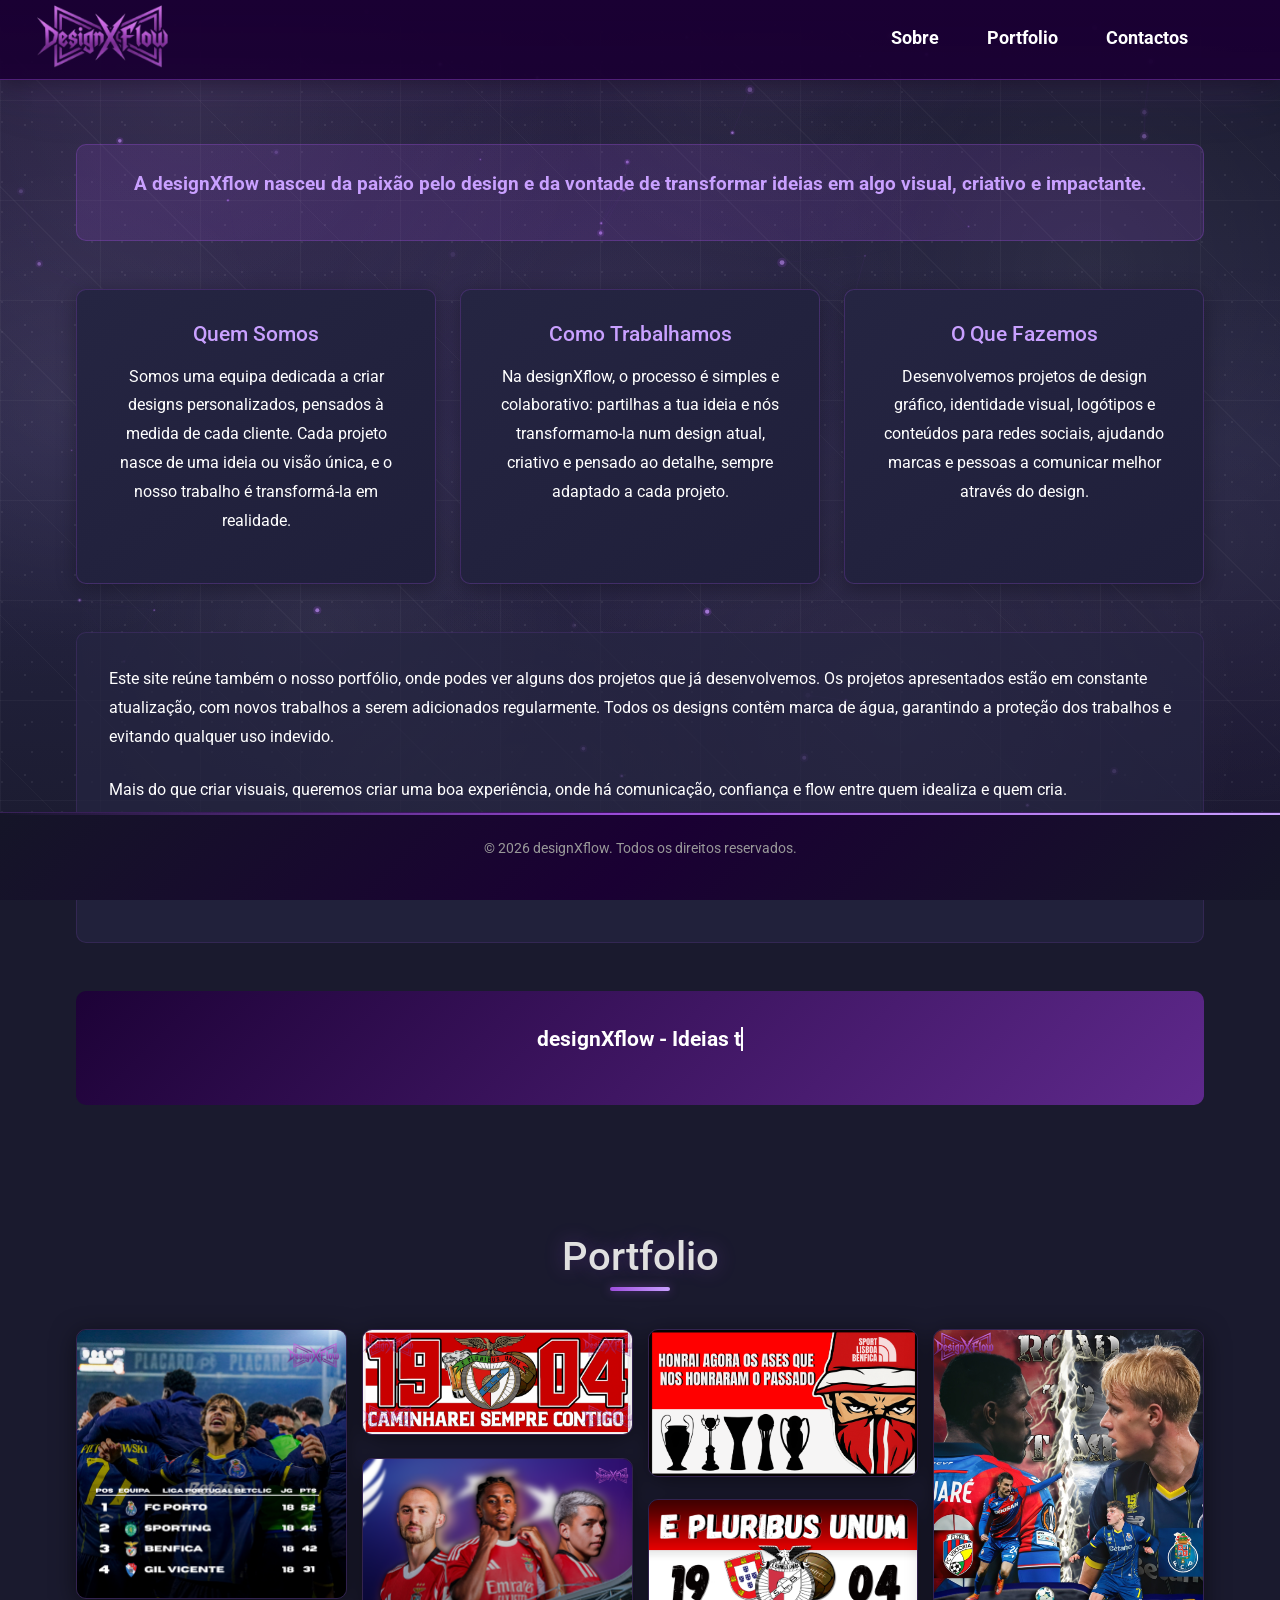
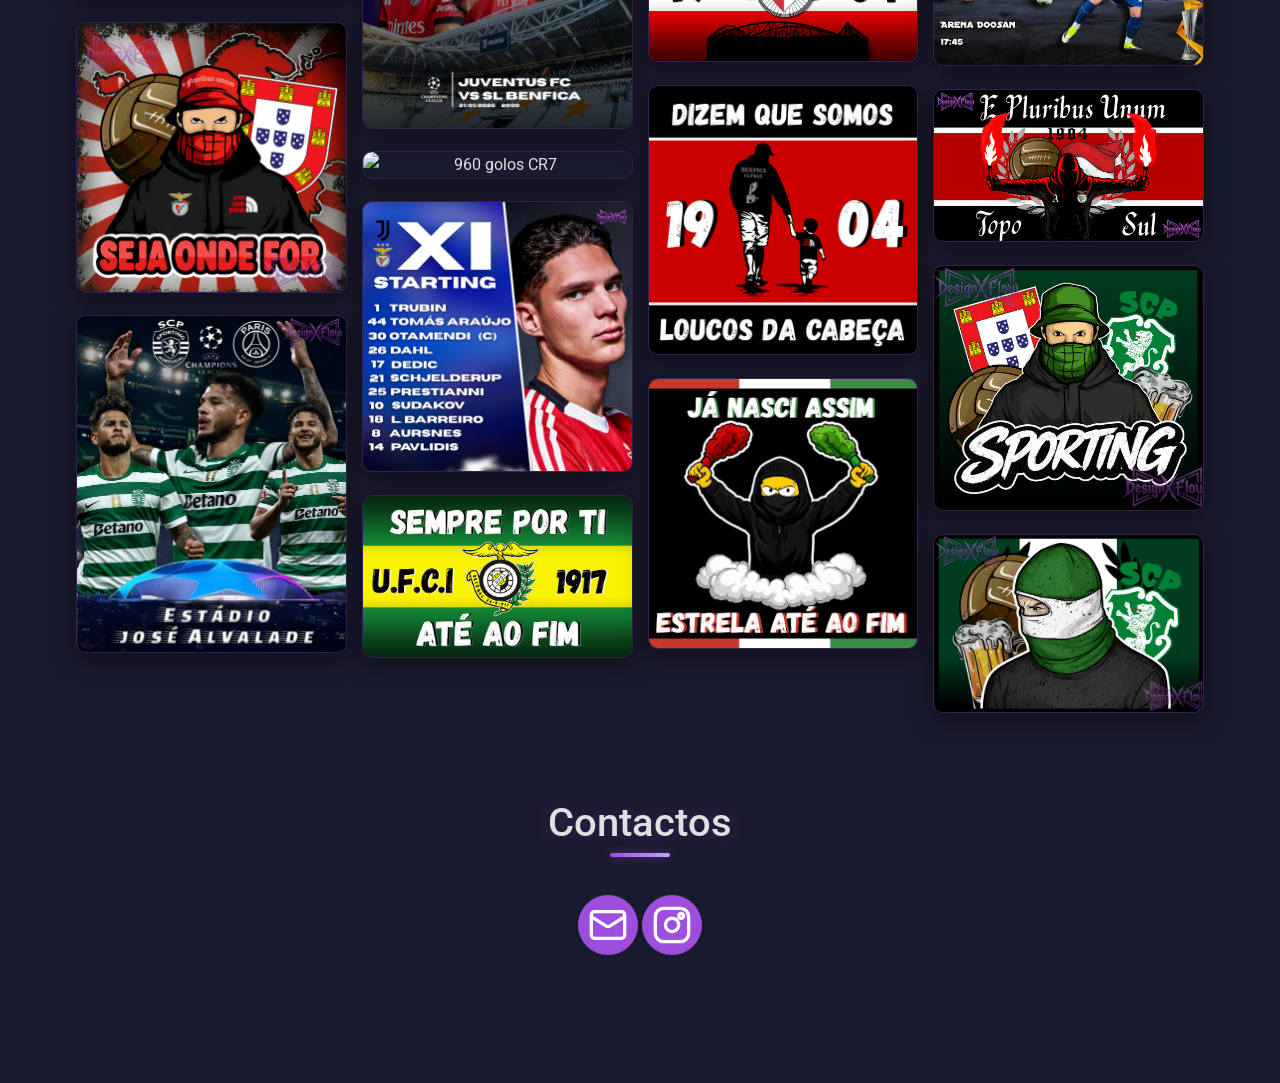
==== commit bc2d7e59: "Fix image source path in index.html" ====
--- a/index.html
+++ b/index.html
@@ -24,7 +24,7 @@
   <header>
     <div class="container header-container">
       <div class="logo">
-        <img src="images/LogoTransparente.png" alt="Logotipo da Marca">
+        <img src="Images/LogoTransparente.png" alt="Logotipo da Marca">
       </div>
       <nav class="d-flex flex-wrap justify-content-center gap-2 gap-md-3">
         <a href="#about">Sobre</a>
@@ -607,4 +607,4 @@
   </script>
 </body>
 
-</html>+</html>
